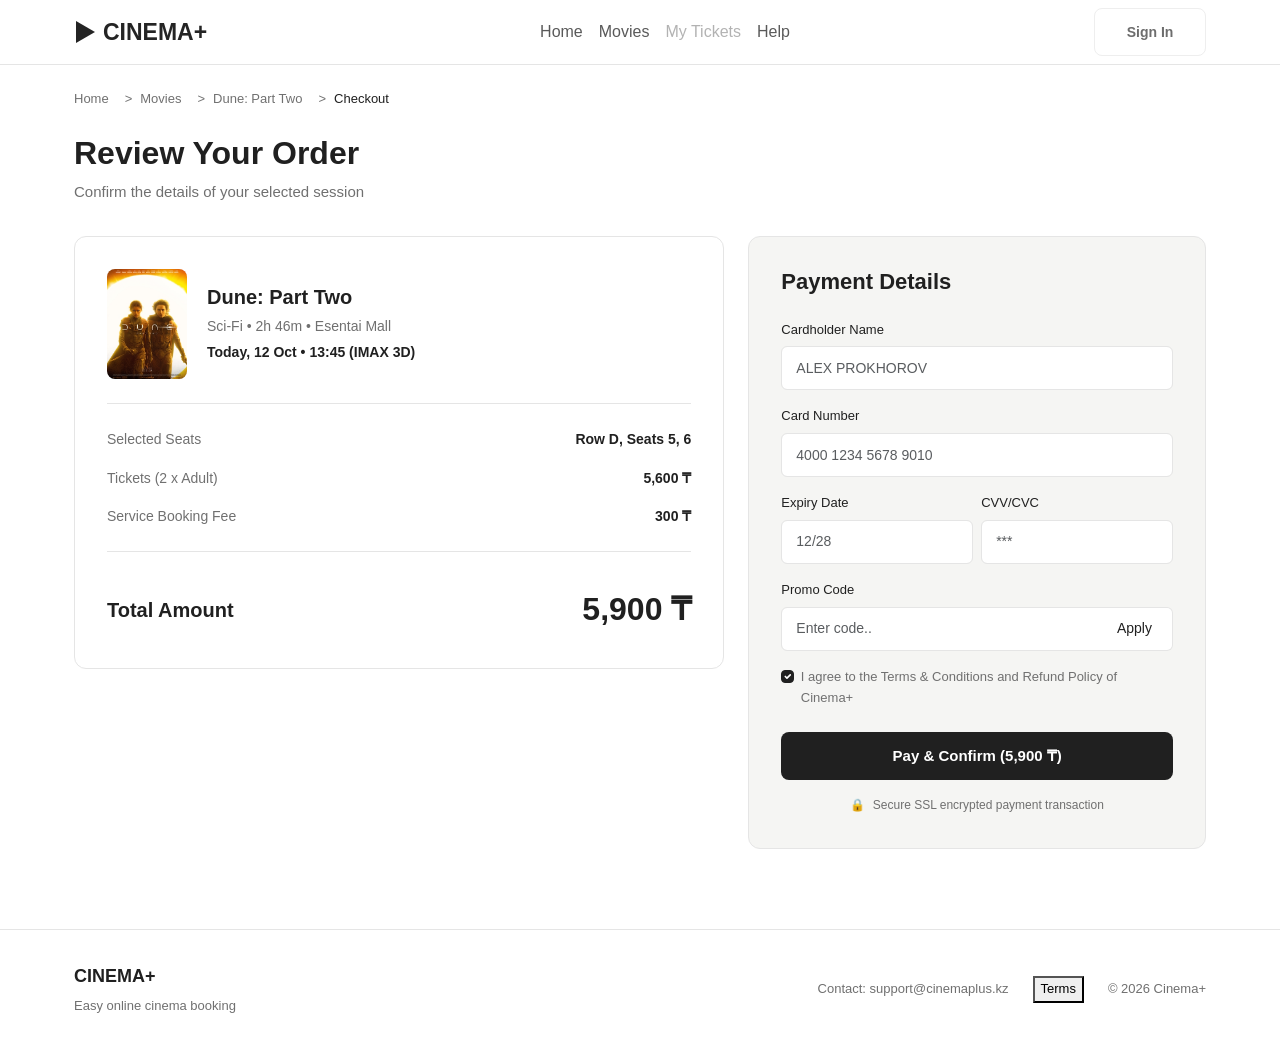
==== cinema-ticketing/checkout.html @ 686f9370 "checkout" ====
<!DOCTYPE html>
<html lang="en">
    <head>
        <meta charset="UTF-8">
        <meta name="viewport" content="width=device-width, initial-scale=1.0">
        <meta name="description" content="Cinema+ — review your order and complete secure payment.">
        <title>Cinema+ | Checkout</title>
        <link rel="icon" type="image/svg+xml" href="../assets/images/favicon.svg">

        <link rel="stylesheet" href="../vendor/bootstrap/bootstrap.min.css">
        <link rel="stylesheet" href="../css/common.css">
        <link rel="stylesheet" href="../css/checkout.css">
    </head>
    <body id="cinema-page">
        <header class="site-header">
            <nav class="navbar navbar-expand-md" aria-label="Main navigation">
                <div class="container site-container">
                    <a class="navbar-brand brand" href="index.html" aria-label="Cinema+ home">
                        <img src="../assets/images/logo.svg" alt="" width="146" height="32">
                    </a>

                    <button class="navbar-toggler" type="button" data-bs-toggle="collapse"
                        data-bs-target="#main-navigation" aria-controls="main-navigation"
                        aria-expanded="false" aria-label="Toggle navigation">
                        <span class="navbar-toggler-icon"></span>
                    </button>

                    <div class="collapse navbar-collapse" id="main-navigation">
                        <ul class="navbar-nav mx-auto">
                            <li class="nav-item">
                                <a class="nav-link" href="index.html">Home</a>
                            </li>
                            <li class="nav-item">
                                <a class="nav-link" href="movies.html">Movies</a>
                            </li>
                            <li class="nav-item">
                                <button class="nav-link unavailable" type="button" disabled title="Coming soon">My Tickets</button>
                            </li>
                            <li class="nav-item">
                                <button class="nav-link" type="button" data-bs-toggle="modal"
                                    data-bs-target="#help-modal">Help</button>
                            </li>
                        </ul>
                        <button class="btn btn-outline-secondary btn-cinema-outline sign-in-button unavailable-button" type="button"
                            disabled title="Coming soon">Sign In</button>
                    </div>
                </div>
            </nav>
        </header>

        <main class="container site-container checkout-main" id="main-content">
            <nav class="breadcrumb-nav" aria-label="Breadcrumb">
                <ol class="breadcrumb">
                    <li class="breadcrumb-item"><a href="index.html">Home</a></li>
                    <li class="breadcrumb-item"><a href="movies.html">Movies</a></li>
                    <li class="breadcrumb-item"><a href="movie-details.html?movie=dune-part-two">Dune: Part Two</a></li>
                    <li class="breadcrumb-item active" aria-current="page">Checkout</li>
                </ol>
            </nav>

            <header class="checkout-header">
                <h1>Review Your Order</h1>
                <p>Confirm the details of your selected session</p>
            </header>

            <div class="row g-4 align-items-start">
                <div class="col-12 col-lg-7">
                    <section class="order-summary-card">
                        <div class="order-movie-header">
                            <img class="order-movie-poster" src="../assets/images/posters/dune-part-two.jpg"
                                alt="Dune: Part Two poster" width="80" height="110">
                            <div class="order-movie-info">
                                <h2>Dune: Part Two</h2>
                                <p class="order-movie-meta">Sci-Fi • 2h 46m • Esentai Mall</p>
                                <p class="order-movie-session">Today, 12 Oct • 13:45 (IMAX 3D)</p>
                            </div>
                        </div>

                        <hr class="order-divider">

                        <div class="order-details-table">
                            <div class="order-row">
                                <span class="order-label">Selected Seats</span>
                                <span class="order-value bold-text">Row D, Seats 5, 6</span>
                            </div>
                            <div class="order-row">
                                <span class="order-label">Tickets (2 x Adult)</span>
                                <span class="order-value bold-text">5,600 ₸</span>
                            </div>
                            <div class="order-row">
                                <span class="order-label">Service Booking Fee</span>
                                <span class="order-value bold-text">300 ₸</span>
                            </div>
                        </div>

                        <hr class="order-divider">

                        <div class="order-total-row">
                            <span class="total-label">Total Amount</span>
                            <span class="total-price">5,900 ₸</span>
                        </div>
                    </section>
                </div>

                <div class="col-12 col-lg-5">
                    <section class="payment-card">
                        <h2>Payment Details</h2>

                        <form class="payment-form" action="#" method="post">
                            <div class="form-group mb-3">
                                <label for="cardholder-name">Cardholder Name</label>
                                <input class="form-control payment-input" id="cardholder-name" name="cardholder"
                                    type="text" placeholder="ALEX PROKHOROV" required>
                            </div>

                            <div class="form-group mb-3">
                                <label for="card-number">Card Number</label>
                                <input class="form-control payment-input" id="card-number" name="cardNumber"
                                    type="text" placeholder="4000 1234 5678 9010" maxlength="19" required>
                            </div>

                            <div class="row g-2 mb-3">
                                <div class="col-6">
                                    <div class="form-group">
                                        <label for="expiry-date">Expiry Date</label>
                                        <input class="form-control payment-input" id="expiry-date" name="expiry"
                                            type="text" placeholder="12/28" maxlength="5" required>
                                    </div>
                                </div>
                                <div class="col-6">
                                    <div class="form-group">
                                        <label for="cvv">CVV/CVC</label>
                                        <input class="form-control payment-input" id="cvv" name="cvv"
                                            type="password" placeholder="***" maxlength="4" required>
                                    </div>
                                </div>
                            </div>

                            <div class="form-group mb-3">
                                <label for="promo-code">Promo Code</label>
                                <div class="input-group promo-group">
                                    <input class="form-control payment-input" id="promo-code" name="promo"
                                        type="text" placeholder="Enter code..">
                                    <button class="btn btn-outline-secondary promo-btn" type="button">Apply</button>
                                </div>
                            </div>

                            <div class="form-check terms-check mb-4">
                                <input class="form-check-input" id="agree-terms" name="agree" type="checkbox" checked required>
                                <label class="form-check-label" for="agree-terms">
                                    I agree to the Terms &amp; Conditions and Refund Policy of Cinema+
                                </label>
                            </div>

                            <button class="btn btn-pay-confirm w-100" type="submit">Pay &amp; Confirm (5,900 ₸)</button>

                            <p class="ssl-notice">
                                <span class="lock-icon" aria-hidden="true">&#128274;</span> Secure SSL encrypted payment transaction
                            </p>
                        </form>
                    </section>
                </div>
            </div>
        </main>

        <footer class="site-footer">
            <div class="container site-container footer-layout">
                <div>
                    <a class="footer-brand" href="index.html">CINEMA+</a>
                    <p class="mb-0">Easy online cinema booking</p>
                </div>
                <ul class="footer-links">
                    <li><a href="mailto:support@cinemaplus.kz">Contact: support@cinemaplus.kz</a></li>
                    <li><button class="footer-link" type="button" data-bs-toggle="modal"
                        data-bs-target="#terms-modal">Terms</button></li>
                    <li><small>© 2026 Cinema+</small></li>
                </ul>
            </div>
        </footer>

        <div class="modal fade" id="help-modal" tabindex="-1" aria-labelledby="help-heading" aria-hidden="true">
            <div class="modal-dialog modal-dialog-centered">
                <div class="modal-content">
                    <div class="modal-header">
                        <h2 class="modal-title fs-5" id="help-heading">Plan your cinema visit</h2>
                        <button class="btn-close" type="button" data-bs-dismiss="modal" aria-label="Close"></button>
                    </div>
                    <div class="modal-body">
                        <ol class="mb-3">
                            <li>Find a movie in your city.</li>
                            <li>Choose a cinema and showtime.</li>
                            <li>Select your seats and review your order.</li>
                        </ol>
                        <p class="mb-0">This student demo currently includes the home page. Booking and account features are not available yet.</p>
                    </div>
                    <div class="modal-footer">
                        <button class="btn btn-primary btn-cinema" type="button" data-bs-dismiss="modal">Got it</button>
                    </div>
                </div>
            </div>
        </div>

        <div class="modal fade" id="terms-modal" tabindex="-1" aria-labelledby="terms-heading" aria-hidden="true">
            <div class="modal-dialog modal-dialog-centered">
                <div class="modal-content">
                    <div class="modal-header">
                        <h2 class="modal-title fs-5" id="terms-heading">About this demo</h2>
                        <button class="btn-close" type="button" data-bs-dismiss="modal" aria-label="Close"></button>
                    </div>
                    <div class="modal-body">
                        <p>Cinema+ is a university midterm project by Kudaibergen Temirlan and Serikov Sunggat.</p>
                        <p class="mb-0">Movies, age labels and contact details are sample content. This website does not sell tickets, accept payments or issue reservations.</p>
                    </div>
                    <div class="modal-footer">
                        <button class="btn btn-primary btn-cinema" type="button" data-bs-dismiss="modal">Close</button>
                    </div>
                </div>
            </div>
        </div>

        <script src="../vendor/bootstrap/bootstrap.bundle.min.js"></script>
    </body>
</html>
---- css/common.css ----
html {
    height: 100%;
}

body {
    display: flex;
    flex-direction: column;
    min-height: 100%;
    margin: 0;
    color: #202020;
    background-color: #ffffff;
    font-family: Arial, Helvetica, sans-serif;
    font-size: 16px;
    line-height: 1.6;
}

main {
    flex: 1;
}

.site-container {
    max-width: 1180px;
    padding-right: 24px;
    padding-left: 24px;
}

h1, h2, h3 {
    font-weight: bold;
    line-height: 1.2;
}

a {
    color: #202020;
}

.site-header {
    border-bottom: 1px solid #e5e5e5;
}

.header-layout {
    display: flex;
    align-items: center;
    justify-content: space-between;
    flex-wrap: wrap;
    gap: 20px;
    min-height: 88px;
    padding-top: 18px;
    padding-bottom: 18px;
}

.brand img {
    display: block;
    max-width: 100%;
}

.nav-links {
    display: flex;
    align-items: center;
    gap: 24px;
    margin: 0;
    padding: 0;
    list-style: none;
}

.nav-links a,
.nav-links .unavailable {
    position: relative;
    display: block;
    padding: 10px 4px;
    color: #707070;
    font-size: 14px;
    text-decoration: none;
}

.nav-links .active {
    color: #202020;
    font-weight: bold;
}

.nav-links .unavailable {
    color: #999999;
}

.nav-underline {
    position: absolute;
    right: 4px;
    bottom: 4px;
    left: 4px;
    height: 2px;
    background-color: #c94228;
}

#cinema-page .btn-cinema,
#cinema-page .btn-cinema-outline {
    min-height: 48px;
    padding: 12px 16px;
    border-radius: 8px;
    font-size: 14px;
    font-weight: bold;
}

#cinema-page .btn-cinema {
    color: #ffffff;
    background-color: #c94228;
    border: 1px solid #c94228;
}

#cinema-page .btn-cinema-outline {
    color: #202020;
    background-color: #ffffff;
    border: 1px solid #e5e5e5;
}

.sign-in-button {
    min-width: 112px;
}

.form-label {
    color: #707070;
    font-size: 13px;
}

.form-control,
.form-select {
    min-height: 48px;
    border: 1px solid #e5e5e5;
    border-radius: 8px;
    color: #202020;
    font-size: 15px;
}

.movie-card {
    display: flex;
    flex-direction: column;
}

.movie-poster {
    display: block;
    width: 100%;
    height: auto;
    border-radius: 12px;
}

.movie-title {
    margin-top: 18px;
    margin-bottom: 8px;
    font-size: 18px;
}

.movie-meta {
    margin-bottom: 18px;
    color: #707070;
    font-size: 13px;
}

.site-footer {
    padding: 32px 0;
    border-top: 1px solid #e5e5e5;
}

.footer-layout {
    display: flex;
    align-items: center;
    justify-content: space-between;
    gap: 24px;
}

.footer-brand {
    font-size: 18px;
    font-weight: bold;
    text-decoration: none;
}

.site-footer p {
    margin-top: 6px;
    color: #707070;
    font-size: 13px;
}

.footer-links {
    display: flex;
    align-items: center;
    flex-wrap: wrap;
    gap: 24px;
    margin: 0;
    padding: 0;
    list-style: none;
    font-size: 13px;
}

.footer-links a {
    color: #707070;
    text-decoration: none;
}

.footer-links small {
    color: #707070;
    font-size: 13px;
}

.site-footer .demo-note {
    margin-top: 20px;
    margin-bottom: 0;
}

@media (max-width: 991px) {
    .nav-links {
        gap: 12px;
    }

    .footer-layout {
        flex-direction: column;
        align-items: flex-start;
        gap: 20px;
    }
}

@media (max-width: 767px) {
    .header-layout {
        min-height: 76px;
        gap: 8px 16px;
    }

    .nav-links {
        order: 1;
        justify-content: space-between;
        width: 100%;
        gap: 8px;
    }
}

@media (max-width: 575px) {
    .site-container {
        padding-right: 20px;
        padding-left: 20px;
    }

    .sign-in-button {
        min-width: 90px;
    }

    .footer-links {
        flex-direction: column;
        align-items: flex-start;
        gap: 6px;
    }
}
---- css/checkout.css ----
.checkout-main {
    padding-top: 24px;
    padding-bottom: 80px;
}

.breadcrumb-nav {
    margin-bottom: 24px;
}

.breadcrumb {
    margin: 0;
    padding: 0;
    list-style: none;
    font-size: 13px;
}

.breadcrumb-item + .breadcrumb-item::before {
    content: ">";
    padding: 0 8px;
    color: #707070;
}

.breadcrumb-item a {
    color: #707070;
    text-decoration: none;
}

.breadcrumb-item.active {
    color: #202020;
    font-weight: 500;
}

.checkout-header {
    margin-bottom: 32px;
}

.checkout-header h1 {
    margin: 0 0 8px;
    font-size: 32px;
    color: #202020;
}

.checkout-header p {
    margin: 0;
    color: #707070;
    font-size: 15px;
}

.order-summary-card {
    padding: 32px;
    border: 1px solid #e5e5e5;
    border-radius: 12px;
    background-color: #ffffff;
}

.order-movie-header {
    display: flex;
    align-items: center;
    gap: 20px;
}

.order-movie-poster {
    display: block;
    width: 80px;
    height: 110px;
    border-radius: 8px;
    object-fit: cover;
    background-color: #f5f5f3;
}

.order-movie-info h2 {
    margin: 0 0 6px;
    font-size: 20px;
    color: #202020;
}

.order-movie-meta {
    margin: 0 0 4px;
    color: #707070;
    font-size: 14px;
}

.order-movie-session {
    margin: 0;
    color: #202020;
    font-size: 14px;
    font-weight: bold;
}

.order-divider {
    margin: 24px 0;
    border: 0;
    border-top: 1px solid #e5e5e5;
    opacity: 1;
}

.order-details-table {
    display: flex;
    flex-direction: column;
    gap: 16px;
}

.order-row {
    display: flex;
    justify-content: space-between;
    align-items: center;
    font-size: 14px;
}

.order-label {
    color: #707070;
}

.order-value {
    color: #202020;
}

.bold-text {
    font-weight: bold;
}

.order-total-row {
    display: flex;
    justify-content: space-between;
    align-items: center;
    padding-top: 8px;
}

.total-label {
    font-size: 20px;
    font-weight: bold;
    color: #202020;
}

.total-price {
    font-size: 32px;
    font-weight: bold;
    color: #202020;
}

.payment-card {
    padding: 32px;
    border: 1px solid #e5e5e5;
    border-radius: 12px;
    background-color: #f5f5f3;
}

.payment-card h2 {
    margin: 0 0 24px;
    font-size: 22px;
    color: #202020;
}

.payment-form label {
    display: block;
    margin-bottom: 6px;
    font-size: 13px;
    font-weight: 500;
    color: #202020;
}

.payment-input {
    min-height: 44px;
    padding: 10px 14px;
    border: 1px solid #e5e5e5;
    border-radius: 6px;
    background-color: #ffffff;
    font-size: 14px;
    color: #202020;
}

.payment-input:focus {
    border-color: #c94228;
    box-shadow: none;
}

.promo-group {
    display: flex;
}

.promo-group .payment-input {
    border-top-right-radius: 0;
    border-bottom-right-radius: 0;
}

.promo-btn {
    padding: 0 20px;
    border: 1px solid #e5e5e5;
    border-left: 0;
    border-top-right-radius: 6px;
    border-bottom-right-radius: 6px;
    background-color: #ffffff;
    color: #202020;
    font-size: 14px;
    font-weight: 500;
}

.promo-btn:hover {
    background-color: #f0f0f0;
    color: #202020;
    border-color: #e5e5e5;
}

.terms-check {
    font-size: 13px;
    color: #707070;
}

.terms-check .form-check-input {
    border-color: #cccccc;
    border-radius: 4px;
}

.terms-check .form-check-input:checked {
    background-color: #202020;
    border-color: #202020;
}

.terms-check label {
    display: inline;
    font-weight: normal;
    color: #707070;
}

.btn-pay-confirm {
    min-height: 48px;
    padding: 12px 20px;
    border: 0;
    border-radius: 8px;
    background-color: #202020;
    color: #ffffff;
    font-size: 15px;
    font-weight: bold;
    transition: background-color 0.2s ease;
}

.btn-pay-confirm:hover {
    background-color: #383838;
    color: #ffffff;
}

.ssl-notice {
    margin: 16px 0 0;
    text-align: center;
    font-size: 12px;
    color: #707070;
}

.lock-icon {
    font-size: 12px;
    margin-right: 4px;
}

@media (max-width: 991px) {
    .order-summary-card,
    .payment-card {
        padding: 24px;
    }

    .checkout-header h1 {
        font-size: 28px;
    }

    .total-price {
        font-size: 26px;
    }
}

@media (max-width: 575px) {
    .checkout-main {
        padding-top: 16px;
        padding-bottom: 48px;
    }

    .checkout-header h1 {
        font-size: 24px;
    }

    .order-movie-header {
        gap: 14px;
    }

    .order-movie-poster {
        width: 65px;
        height: 90px;
    }

    .order-movie-info h2 {
        font-size: 17px;
    }

    .total-label {
        font-size: 17px;
    }

    .total-price {
        font-size: 22px;
    }
}
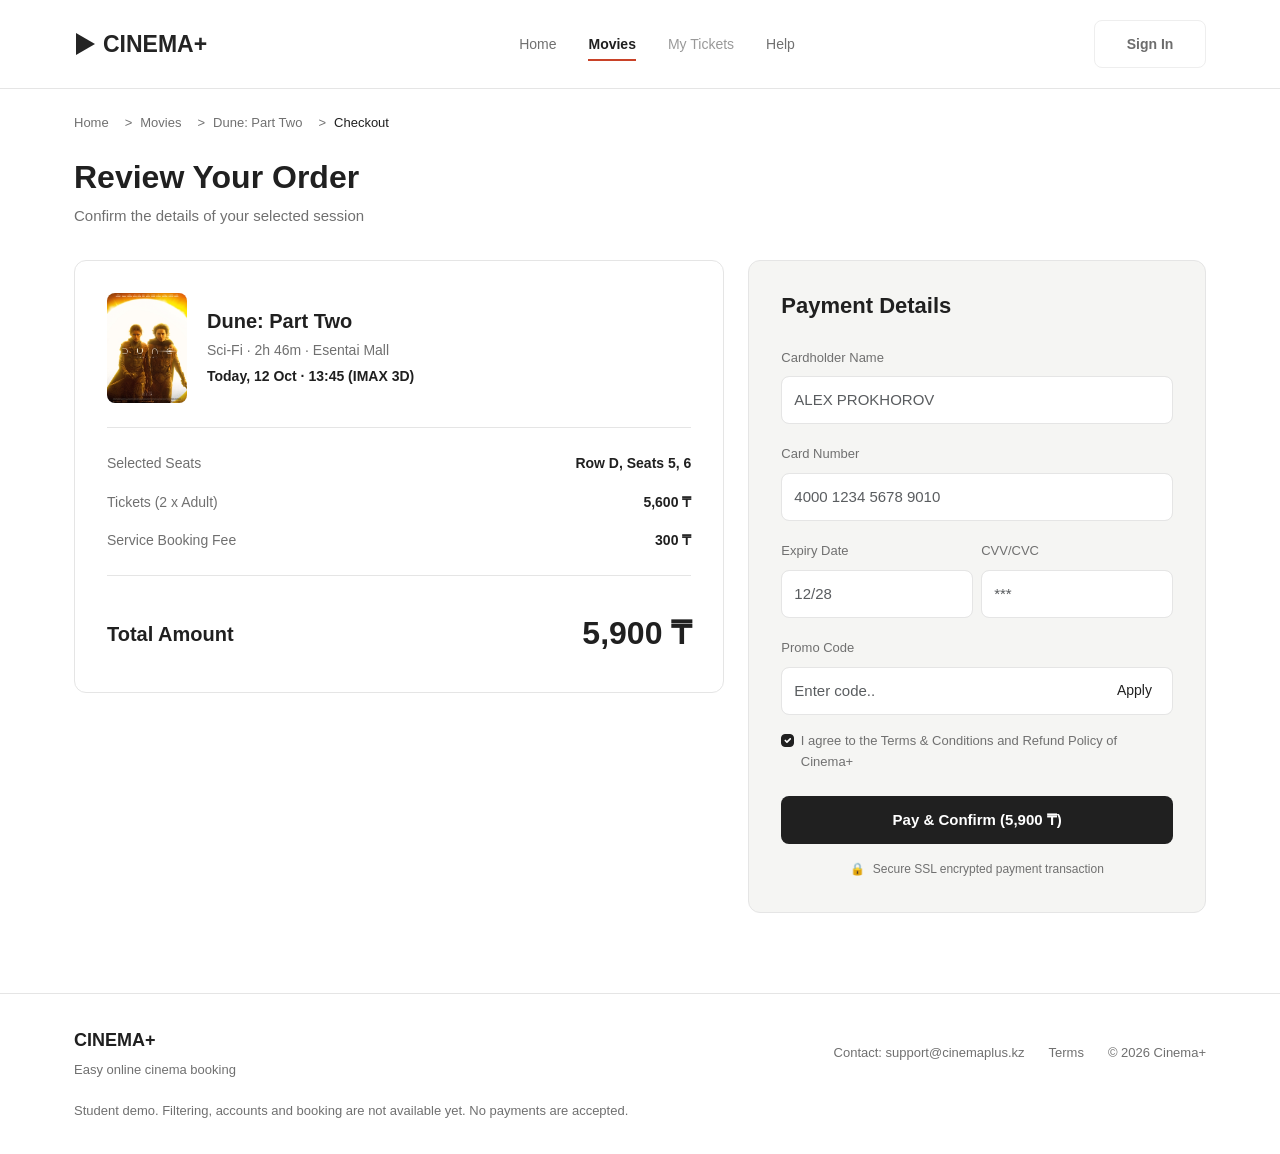
==== commit 6d5ea3db: "checkout fixed" ====
--- a/cinema-ticketing/checkout.html
+++ b/cinema-ticketing/checkout.html
@@ -3,52 +3,29 @@
     <head>
         <meta charset="UTF-8">
         <meta name="viewport" content="width=device-width, initial-scale=1.0">
-        <meta name="description" content="Cinema+ — review your order and complete secure payment.">
         <title>Cinema+ | Checkout</title>
-        <link rel="icon" type="image/svg+xml" href="../assets/images/favicon.svg">
-
+        <link rel="icon" href="../assets/images/favicon.svg">
         <link rel="stylesheet" href="../vendor/bootstrap/bootstrap.min.css">
         <link rel="stylesheet" href="../css/common.css">
         <link rel="stylesheet" href="../css/checkout.css">
     </head>
     <body id="cinema-page">
         <header class="site-header">
-            <nav class="navbar navbar-expand-md" aria-label="Main navigation">
-                <div class="container site-container">
-                    <a class="navbar-brand brand" href="index.html" aria-label="Cinema+ home">
-                        <img src="../assets/images/logo.svg" alt="" width="146" height="32">
-                    </a>
-
-                    <button class="navbar-toggler" type="button" data-bs-toggle="collapse"
-                        data-bs-target="#main-navigation" aria-controls="main-navigation"
-                        aria-expanded="false" aria-label="Toggle navigation">
-                        <span class="navbar-toggler-icon"></span>
-                    </button>
-
-                    <div class="collapse navbar-collapse" id="main-navigation">
-                        <ul class="navbar-nav mx-auto">
-                            <li class="nav-item">
-                                <a class="nav-link" href="index.html">Home</a>
-                            </li>
-                            <li class="nav-item">
-                                <a class="nav-link" href="movies.html">Movies</a>
-                            </li>
-                            <li class="nav-item">
-                                <button class="nav-link unavailable" type="button" disabled title="Coming soon">My Tickets</button>
-                            </li>
-                            <li class="nav-item">
-                                <button class="nav-link" type="button" data-bs-toggle="modal"
-                                    data-bs-target="#help-modal">Help</button>
-                            </li>
-                        </ul>
-                        <button class="btn btn-outline-secondary btn-cinema-outline sign-in-button unavailable-button" type="button"
-                            disabled title="Coming soon">Sign In</button>
-                    </div>
-                </div>
+            <nav class="container site-container header-layout">
+                <a class="brand" href="index.html">
+                    <img src="../assets/images/logo.svg" alt="Cinema+" width="146" height="32">
+                </a>
+                <ul class="nav-links">
+                    <li><a href="index.html">Home</a></li>
+                    <li><a class="active" href="movies.html">Movies<span class="nav-underline"></span></a></li>
+                    <li><span class="unavailable">My Tickets</span></li>
+                    <li><a href="#site-info">Help</a></li>
+                </ul>
+                <button class="btn btn-cinema-outline sign-in-button" type="button" disabled>Sign In</button>
             </nav>
         </header>
 
-        <main class="container site-container checkout-main" id="main-content">
+        <main class="container site-container checkout-main">
             <nav class="breadcrumb-nav" aria-label="Breadcrumb">
                 <ol class="breadcrumb">
                     <li class="breadcrumb-item"><a href="index.html">Home</a></li>
@@ -71,8 +48,8 @@
                                 alt="Dune: Part Two poster" width="80" height="110">
                             <div class="order-movie-info">
                                 <h2>Dune: Part Two</h2>
-                                <p class="order-movie-meta">Sci-Fi • 2h 46m • Esentai Mall</p>
-                                <p class="order-movie-session">Today, 12 Oct • 13:45 (IMAX 3D)</p>
+                                <p class="order-movie-meta">Sci-Fi · 2h 46m · Esentai Mall</p>
+                                <p class="order-movie-session">Today, 12 Oct · 13:45 (IMAX 3D)</p>
                             </div>
                         </div>
 
@@ -107,37 +84,33 @@
                         <h2>Payment Details</h2>
 
                         <form class="payment-form" action="#" method="post">
-                            <div class="form-group mb-3">
-                                <label for="cardholder-name">Cardholder Name</label>
+                            <div class="mb-3">
+                                <label class="form-label" for="cardholder-name">Cardholder Name</label>
                                 <input class="form-control payment-input" id="cardholder-name" name="cardholder"
                                     type="text" placeholder="ALEX PROKHOROV" required>
                             </div>
 
-                            <div class="form-group mb-3">
-                                <label for="card-number">Card Number</label>
+                            <div class="mb-3">
+                                <label class="form-label" for="card-number">Card Number</label>
                                 <input class="form-control payment-input" id="card-number" name="cardNumber"
                                     type="text" placeholder="4000 1234 5678 9010" maxlength="19" required>
                             </div>
 
                             <div class="row g-2 mb-3">
                                 <div class="col-6">
-                                    <div class="form-group">
-                                        <label for="expiry-date">Expiry Date</label>
-                                        <input class="form-control payment-input" id="expiry-date" name="expiry"
-                                            type="text" placeholder="12/28" maxlength="5" required>
-                                    </div>
+                                    <label class="form-label" for="expiry-date">Expiry Date</label>
+                                    <input class="form-control payment-input" id="expiry-date" name="expiry"
+                                        type="text" placeholder="12/28" maxlength="5" required>
                                 </div>
                                 <div class="col-6">
-                                    <div class="form-group">
-                                        <label for="cvv">CVV/CVC</label>
-                                        <input class="form-control payment-input" id="cvv" name="cvv"
-                                            type="password" placeholder="***" maxlength="4" required>
-                                    </div>
+                                    <label class="form-label" for="cvv">CVV/CVC</label>
+                                    <input class="form-control payment-input" id="cvv" name="cvv"
+                                        type="password" placeholder="***" maxlength="4" required>
                                 </div>
                             </div>
 
-                            <div class="form-group mb-3">
-                                <label for="promo-code">Promo Code</label>
+                            <div class="mb-3">
+                                <label class="form-label" for="promo-code">Promo Code</label>
                                 <div class="input-group promo-group">
                                     <input class="form-control payment-input" id="promo-code" name="promo"
                                         type="text" placeholder="Enter code..">
@@ -163,7 +136,7 @@
             </div>
         </main>
 
-        <footer class="site-footer">
+        <footer class="site-footer" id="site-info">
             <div class="container site-container footer-layout">
                 <div>
                     <a class="footer-brand" href="index.html">CINEMA+</a>
@@ -171,53 +144,11 @@
                 </div>
                 <ul class="footer-links">
                     <li><a href="mailto:support@cinemaplus.kz">Contact: support@cinemaplus.kz</a></li>
-                    <li><button class="footer-link" type="button" data-bs-toggle="modal"
-                        data-bs-target="#terms-modal">Terms</button></li>
+                    <li><a href="#site-info">Terms</a></li>
                     <li><small>© 2026 Cinema+</small></li>
                 </ul>
             </div>
+            <p class="container site-container demo-note">Student demo. Filtering, accounts and booking are not available yet. No payments are accepted.</p>
         </footer>
-
-        <div class="modal fade" id="help-modal" tabindex="-1" aria-labelledby="help-heading" aria-hidden="true">
-            <div class="modal-dialog modal-dialog-centered">
-                <div class="modal-content">
-                    <div class="modal-header">
-                        <h2 class="modal-title fs-5" id="help-heading">Plan your cinema visit</h2>
-                        <button class="btn-close" type="button" data-bs-dismiss="modal" aria-label="Close"></button>
-                    </div>
-                    <div class="modal-body">
-                        <ol class="mb-3">
-                            <li>Find a movie in your city.</li>
-                            <li>Choose a cinema and showtime.</li>
-                            <li>Select your seats and review your order.</li>
-                        </ol>
-                        <p class="mb-0">This student demo currently includes the home page. Booking and account features are not available yet.</p>
-                    </div>
-                    <div class="modal-footer">
-                        <button class="btn btn-primary btn-cinema" type="button" data-bs-dismiss="modal">Got it</button>
-                    </div>
-                </div>
-            </div>
-        </div>
-
-        <div class="modal fade" id="terms-modal" tabindex="-1" aria-labelledby="terms-heading" aria-hidden="true">
-            <div class="modal-dialog modal-dialog-centered">
-                <div class="modal-content">
-                    <div class="modal-header">
-                        <h2 class="modal-title fs-5" id="terms-heading">About this demo</h2>
-                        <button class="btn-close" type="button" data-bs-dismiss="modal" aria-label="Close"></button>
-                    </div>
-                    <div class="modal-body">
-                        <p>Cinema+ is a university midterm project by Kudaibergen Temirlan and Serikov Sunggat.</p>
-                        <p class="mb-0">Movies, age labels and contact details are sample content. This website does not sell tickets, accept payments or issue reservations.</p>
-                    </div>
-                    <div class="modal-footer">
-                        <button class="btn btn-primary btn-cinema" type="button" data-bs-dismiss="modal">Close</button>
-                    </div>
-                </div>
-            </div>
-        </div>
-
-        <script src="../vendor/bootstrap/bootstrap.bundle.min.js"></script>
     </body>
 </html>
--- a/css/checkout.css
+++ b/css/checkout.css
@@ -151,22 +151,8 @@
     color: #202020;
 }
 
-.payment-form label {
-    display: block;
-    margin-bottom: 6px;
-    font-size: 13px;
-    font-weight: 500;
-    color: #202020;
-}
-
 .payment-input {
-    min-height: 44px;
-    padding: 10px 14px;
-    border: 1px solid #e5e5e5;
-    border-radius: 6px;
     background-color: #ffffff;
-    font-size: 14px;
-    color: #202020;
 }
 
 .payment-input:focus {
@@ -184,11 +170,12 @@
 }
 
 .promo-btn {
+    min-height: 48px;
     padding: 0 20px;
     border: 1px solid #e5e5e5;
     border-left: 0;
-    border-top-right-radius: 6px;
-    border-bottom-right-radius: 6px;
+    border-top-right-radius: 8px;
+    border-bottom-right-radius: 8px;
     background-color: #ffffff;
     color: #202020;
     font-size: 14px;
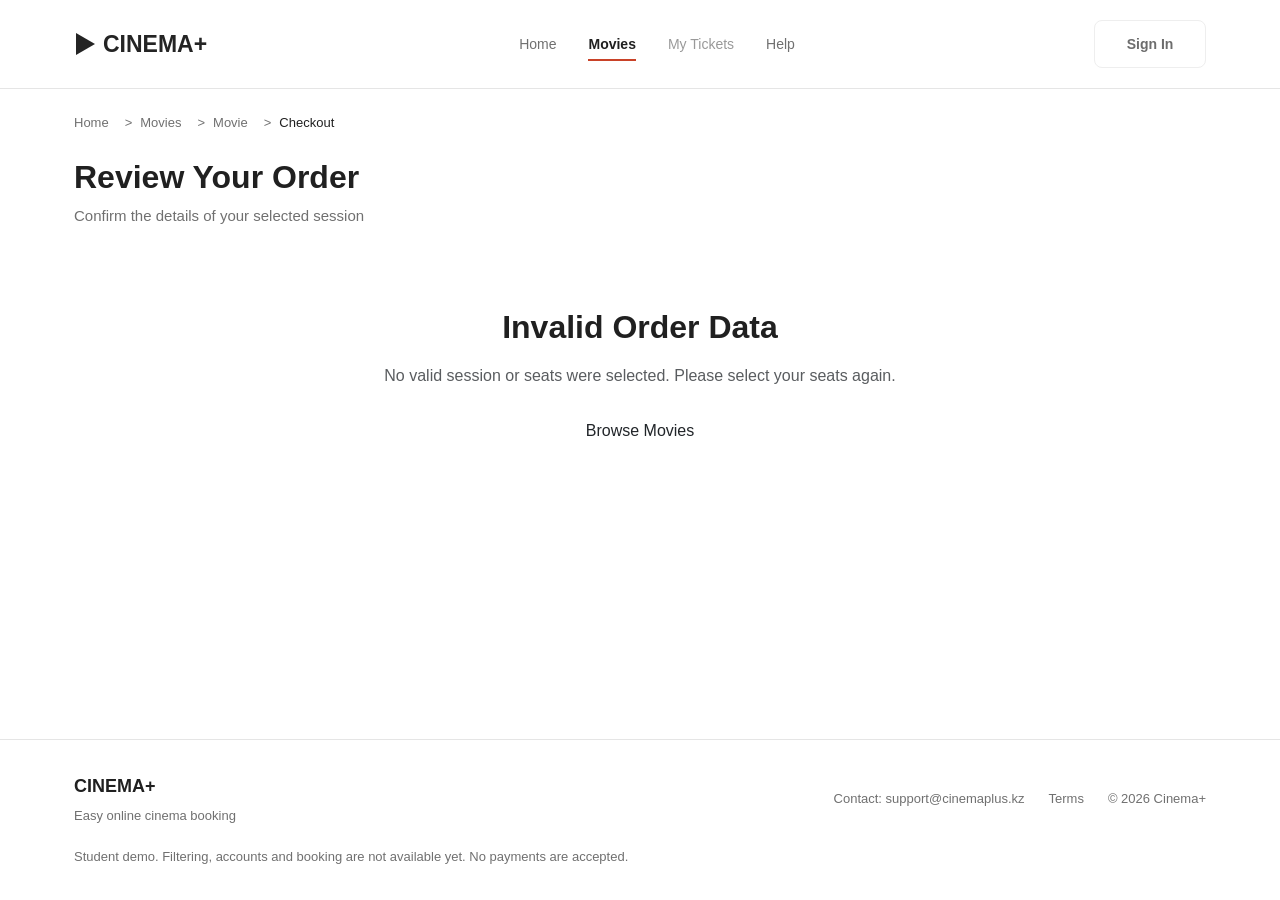
==== commit 0a4600c0: "implement seat selection logic, sessions data, and checkout booking" ====
--- a/cinema-ticketing/checkout.html
+++ b/cinema-ticketing/checkout.html
@@ -30,7 +30,7 @@
                 <ol class="breadcrumb">
                     <li class="breadcrumb-item"><a href="index.html">Home</a></li>
                     <li class="breadcrumb-item"><a href="movies.html">Movies</a></li>
-                    <li class="breadcrumb-item"><a href="movie-details.html?movie=dune-part-two">Dune: Part Two</a></li>
+                    <li class="breadcrumb-item"><a href="movies.html" id="breadcrumb-movie-link">Movie</a></li>
                     <li class="breadcrumb-item active" aria-current="page">Checkout</li>
                 </ol>
             </nav>
@@ -40,98 +40,99 @@
                 <p>Confirm the details of your selected session</p>
             </header>
 
-            <div class="row g-4 align-items-start">
-                <div class="col-12 col-lg-7">
-                    <section class="order-summary-card">
-                        <div class="order-movie-header">
-                            <img class="order-movie-poster" src="../assets/images/posters/dune-part-two.jpg"
-                                alt="Dune: Part Two poster" width="80" height="110">
-                            <div class="order-movie-info">
-                                <h2>Dune: Part Two</h2>
-                                <p class="order-movie-meta">Sci-Fi · 2h 46m · Esentai Mall</p>
-                                <p class="order-movie-session">Today, 12 Oct · 13:45 (IMAX 3D)</p>
-                            </div>
-                        </div>
-
-                        <hr class="order-divider">
-
-                        <div class="order-details-table">
-                            <div class="order-row">
-                                <span class="order-label">Selected Seats</span>
-                                <span class="order-value bold-text">Row D, Seats 5, 6</span>
-                            </div>
-                            <div class="order-row">
-                                <span class="order-label">Tickets (2 x Adult)</span>
-                                <span class="order-value bold-text">5,600 ₸</span>
-                            </div>
-                            <div class="order-row">
-                                <span class="order-label">Service Booking Fee</span>
-                                <span class="order-value bold-text">300 ₸</span>
-                            </div>
-                        </div>
-
-                        <hr class="order-divider">
-
-                        <div class="order-total-row">
-                            <span class="total-label">Total Amount</span>
-                            <span class="total-price">5,900 ₸</span>
-                        </div>
-                    </section>
-                </div>
-
-                <div class="col-12 col-lg-5">
-                    <section class="payment-card">
-                        <h2>Payment Details</h2>
-
-                        <form class="payment-form" action="#" method="post">
-                            <div class="mb-3">
-                                <label class="form-label" for="cardholder-name">Cardholder Name</label>
-                                <input class="form-control payment-input" id="cardholder-name" name="cardholder"
-                                    type="text" placeholder="ALEX PROKHOROV" required>
-                            </div>
-
-                            <div class="mb-3">
-                                <label class="form-label" for="card-number">Card Number</label>
-                                <input class="form-control payment-input" id="card-number" name="cardNumber"
-                                    type="text" placeholder="4000 1234 5678 9010" maxlength="19" required>
-                            </div>
-
-                            <div class="row g-2 mb-3">
-                                <div class="col-6">
-                                    <label class="form-label" for="expiry-date">Expiry Date</label>
-                                    <input class="form-control payment-input" id="expiry-date" name="expiry"
-                                        type="text" placeholder="12/28" maxlength="5" required>
-                                </div>
-                                <div class="col-6">
-                                    <label class="form-label" for="cvv">CVV/CVC</label>
-                                    <input class="form-control payment-input" id="cvv" name="cvv"
-                                        type="password" placeholder="***" maxlength="4" required>
+            <div id="checkout-content-wrapper">
+                <div class="row g-4 align-items-start">
+                    <div class="col-12 col-lg-7">
+                        <section class="order-summary-card">
+                            <div class="order-movie-header">
+                                <img class="order-movie-poster" id="checkout-poster" src="" alt="Movie poster" width="80" height="110">
+                                <div class="order-movie-info">
+                                    <h2 id="checkout-title">-</h2>
+                                    <p class="order-movie-meta" id="checkout-meta">-</p>
+                                    <p class="order-movie-session" id="checkout-session">-</p>
                                 </div>
                             </div>
 
-                            <div class="mb-3">
-                                <label class="form-label" for="promo-code">Promo Code</label>
-                                <div class="input-group promo-group">
-                                    <input class="form-control payment-input" id="promo-code" name="promo"
-                                        type="text" placeholder="Enter code..">
-                                    <button class="btn btn-outline-secondary promo-btn" type="button">Apply</button>
+                            <hr class="order-divider">
+
+                            <div class="order-details-table">
+                                <div class="order-row">
+                                    <span class="order-label">Selected Seats</span>
+                                    <span class="order-value bold-text" id="checkout-seats-text">-</span>
+                                </div>
+                                <div class="order-row">
+                                    <span class="order-label" id="checkout-tickets-label">Tickets</span>
+                                    <span class="order-value bold-text" id="checkout-subtotal">-</span>
                                 </div>
                             </div>
 
-                            <div class="form-check terms-check mb-4">
-                                <input class="form-check-input" id="agree-terms" name="agree" type="checkbox" checked required>
-                                <label class="form-check-label" for="agree-terms">
-                                    I agree to the Terms &amp; Conditions and Refund Policy of Cinema+
-                                </label>
+                            <div class="mt-3">
+                                <button type="button" class="btn btn-sm btn-outline-secondary" id="toggle-order-details">
+                                    Show extra details
+                                </button>
+                                <div id="extra-order-details" style="display: none;" class="mt-3 p-3 bg-light rounded border small">
+                                    <p class="mb-1"><strong>Ticket Type:</strong> Standard Admission (2,800 ₸ each)</p>
+                                    <p class="mb-1"><strong>Cinema Hall:</strong> Main Auditorium</p>
+                                    <p class="mb-0"><strong>Notice:</strong> Please arrive 15 minutes before the showtime.</p>
+                                </div>
                             </div>
 
-                            <button class="btn btn-pay-confirm w-100" type="submit">Pay &amp; Confirm (5,900 ₸)</button>
+                            <hr class="order-divider">
 
-                            <p class="ssl-notice">
-                                <span class="lock-icon" aria-hidden="true">&#128274;</span> Secure SSL encrypted payment transaction
-                            </p>
-                        </form>
-                    </section>
+                            <div class="order-total-row">
+                                <span class="total-label">Total Amount</span>
+                                <span class="total-price" id="checkout-total-price">0 ₸</span>
+                            </div>
+                        </section>
+                    </div>
+
+                    <div class="col-12 col-lg-5">
+                        <section class="payment-card">
+                            <h2>Customer Details</h2>
+
+                            <form class="payment-form" id="booking-form" novalidate>
+                                <div class="mb-3">
+                                    <label class="form-label" for="full-name">Full Name</label>
+                                    <input class="form-control payment-input" id="full-name" name="fullName" type="text" placeholder="Temirlan Kudaibergen">
+                                    <div class="text-danger small mt-1" id="name-error"></div>
+                                </div>
+
+                                <div class="mb-3">
+                                    <label class="form-label" for="email">Email Address</label>
+                                    <input class="form-control payment-input" id="email" name="email" type="email" placeholder="example@mail.com">
+                                    <div class="text-danger small mt-1" id="email-error"></div>
+                                </div>
+
+                                <div class="mb-3">
+                                    <label class="form-label" for="phone">Phone Number</label>
+                                    <input class="form-control payment-input" id="phone" name="phone" type="tel" placeholder="+7 777 123 4567">
+                                    <div class="text-danger small mt-1" id="phone-error"></div>
+                                </div>
+
+                                <div class="form-check terms-check mb-4">
+                                    <input class="form-check-input" id="agree-terms" name="agree" type="checkbox">
+                                    <label class="form-check-label" for="agree-terms">
+                                        I agree to the Terms &amp; Conditions and Refund Policy of Cinema+
+                                    </label>
+                                    <div class="text-danger small mt-1" id="terms-error"></div>
+                                </div>
+
+                                <button class="btn btn-pay-confirm w-100" id="btn-submit-booking" type="submit">Confirm Booking</button>
+
+                                <p class="ssl-notice">
+                                    Student demo mode. No actual payment or card required.
+                                </p>
+                            </form>
+
+                            <div id="booking-success-card" style="display: none;" class="text-center p-3">
+                                <div class="alert alert-success mb-3">
+                                    <h4 class="alert-heading">Booking Confirmed!</h4>
+                                    <p class="mb-1" id="success-message-text"></p>
+                                </div>
+                                <a href="movies.html" class="btn btn-proceed w-100">Return to Catalogue</a>
+                            </div>
+                        </section>
+                    </div>
                 </div>
             </div>
         </main>
@@ -150,5 +151,11 @@
             </div>
             <p class="container site-container demo-note">Student demo. Filtering, accounts and booking are not available yet. No payments are accepted.</p>
         </footer>
+
+        <script src="../vendor/bootstrap/bootstrap.bundle.min.js"></script>
+        <script src="https://code.jquery.com/jquery-3.7.1.min.js"></script>
+        <script src="../js/movies-data.js"></script>
+        <script src="../js/sessions-data.js"></script>
+        <script src="../js/checkout.js"></script>
     </body>
 </html>
--- a/css/checkout.css
+++ b/css/checkout.css
@@ -214,7 +214,7 @@
     padding: 12px 20px;
     border: 0;
     border-radius: 8px;
-    background-color: #202020;
+    background-color: #c94228;
     color: #ffffff;
     font-size: 15px;
     font-weight: bold;
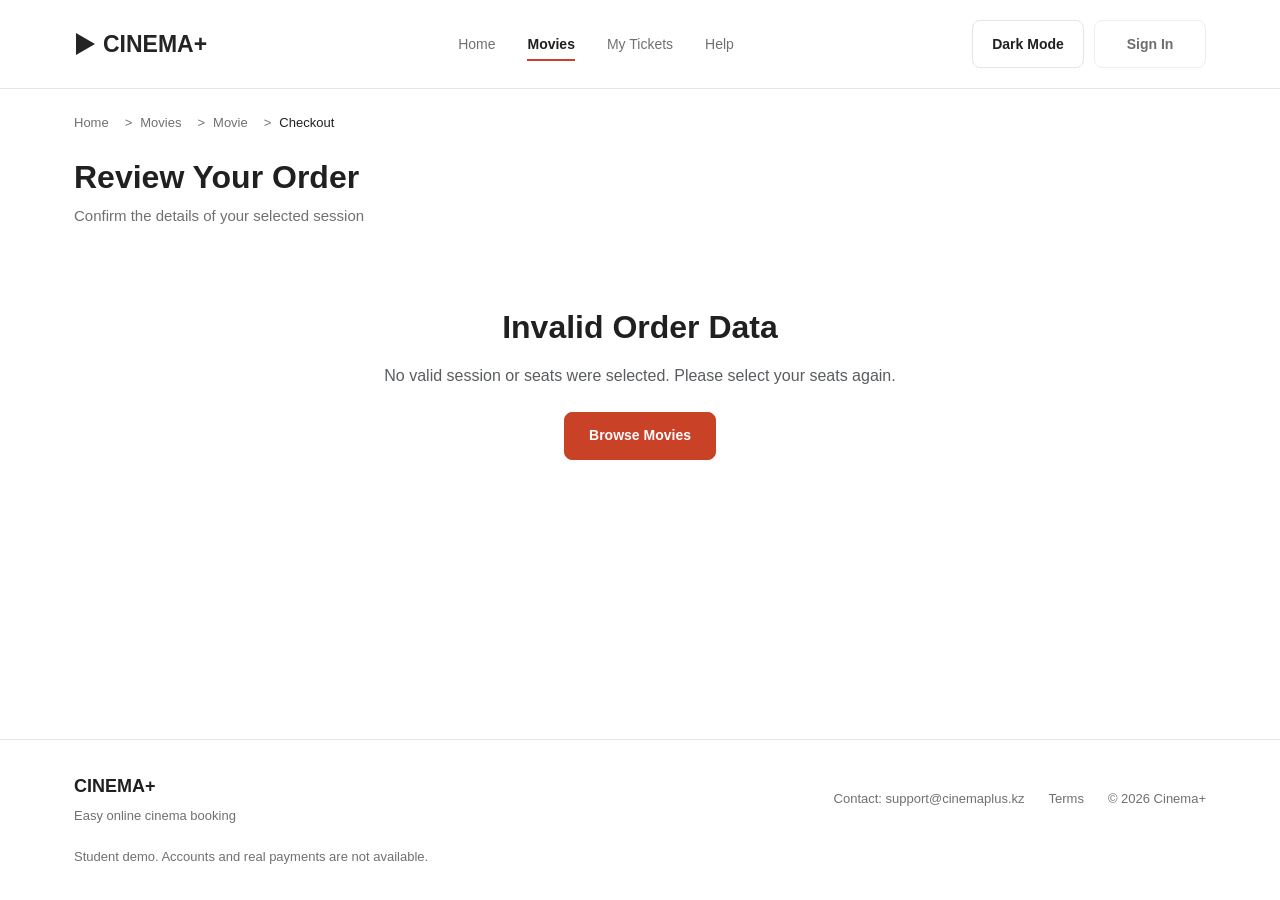
==== commit c6d989e1: "booking oop class, my ticketing page, dark/light theme switcher" ====
--- a/cinema-ticketing/checkout.html
+++ b/cinema-ticketing/checkout.html
@@ -18,10 +18,13 @@
                 <ul class="nav-links">
                     <li><a href="index.html">Home</a></li>
                     <li><a class="active" href="movies.html">Movies<span class="nav-underline"></span></a></li>
-                    <li><span class="unavailable">My Tickets</span></li>
+                    <li><a href="my-tickets.html">My Tickets</a></li>
                     <li><a href="#site-info">Help</a></li>
                 </ul>
-                <button class="btn btn-cinema-outline sign-in-button" type="button" disabled>Sign In</button>
+                <div class="header-actions">
+                    <button class="btn btn-cinema-outline theme-toggle-btn" id="theme-toggle" type="button">Dark Mode</button>
+                    <button class="btn btn-cinema-outline sign-in-button" type="button" disabled>Sign In</button>
+                </div>
             </nav>
         </header>
 
@@ -124,12 +127,13 @@
                                 </p>
                             </form>
 
-                            <div id="booking-success-card" style="display: none;" class="text-center p-3">
+                            <div id="booking-success-card" style="display: none;" class="text-center p-2">
                                 <div class="alert alert-success mb-3">
                                     <h4 class="alert-heading">Booking Confirmed!</h4>
-                                    <p class="mb-1" id="success-message-text"></p>
+                                    <p class="mb-0" id="success-message-text"></p>
                                 </div>
-                                <a href="movies.html" class="btn btn-proceed w-100">Return to Catalogue</a>
+                                <a href="my-tickets.html" class="btn btn-cinema w-100 mb-2">View My Tickets</a>
+                                <a href="movies.html" class="btn btn-cinema-outline w-100">Return to Catalogue</a>
                             </div>
                         </section>
                     </div>
@@ -149,13 +153,15 @@
                     <li><small>© 2026 Cinema+</small></li>
                 </ul>
             </div>
-            <p class="container site-container demo-note">Student demo. Filtering, accounts and booking are not available yet. No payments are accepted.</p>
+            <p class="container site-container demo-note">Student demo. Accounts and real payments are not available.</p>
         </footer>
 
         <script src="../vendor/bootstrap/bootstrap.bundle.min.js"></script>
+        <script src="../js/theme.js"></script>
         <script src="https://code.jquery.com/jquery-3.7.1.min.js"></script>
         <script src="../js/movies-data.js"></script>
         <script src="../js/sessions-data.js"></script>
+        <script src="../js/booking.js"></script>
         <script src="../js/checkout.js"></script>
     </body>
 </html>
--- a/css/common.css
+++ b/css/common.css
@@ -245,3 +245,182 @@
         gap: 6px;
     }
 }
+
+.header-actions {
+    display: flex;
+    align-items: center;
+    gap: 10px;
+}
+
+.theme-toggle-btn {
+    min-width: 112px;
+}
+
+body.dark-theme {
+    color: #f1f1f1;
+    background-color: #141414;
+}
+
+body.dark-theme a {
+    color: #f1f1f1;
+}
+
+body.dark-theme .brand img {
+    filter: brightness(0) invert(1);
+}
+
+body.dark-theme .site-header,
+body.dark-theme .site-footer {
+    background-color: #141414;
+    border-color: #2e2e2e;
+}
+
+body.dark-theme .nav-links a {
+    color: #a8a8a8;
+}
+
+body.dark-theme .nav-links .active {
+    color: #ffffff;
+}
+
+body.dark-theme .movie-meta,
+body.dark-theme .form-label,
+body.dark-theme .site-footer p,
+body.dark-theme .footer-links a,
+body.dark-theme .footer-links small,
+body.dark-theme .search-hero p,
+body.dark-theme .benefit-card p,
+body.dark-theme .faq-answer,
+body.dark-theme .catalog-intro p,
+body.dark-theme .catalog-pagination,
+body.dark-theme .detail-breadcrumb,
+body.dark-theme .detail-breadcrumb a,
+body.dark-theme .synopsis,
+body.dark-theme .movie-facts td,
+body.dark-theme .schedule-note,
+body.dark-theme .showtime small,
+body.dark-theme .booking-summary p,
+body.dark-theme .breadcrumb-item a,
+body.dark-theme .info-label,
+body.dark-theme .screen-text,
+body.dark-theme .legend-item,
+body.dark-theme .seat-cost,
+body.dark-theme .checkout-header p,
+body.dark-theme .order-movie-meta,
+body.dark-theme .order-label,
+body.dark-theme .terms-check,
+body.dark-theme .terms-check label,
+body.dark-theme .ssl-notice,
+body.dark-theme .text-muted {
+    color: #a8a8a8 !important;
+}
+
+body.dark-theme .breadcrumb-item.active,
+body.dark-theme .info-value,
+body.dark-theme .seat-name,
+body.dark-theme .total-sum,
+body.dark-theme .checkout-header h1,
+body.dark-theme .order-movie-info h2,
+body.dark-theme .order-movie-session,
+body.dark-theme .order-value,
+body.dark-theme .total-label,
+body.dark-theme .total-price,
+body.dark-theme .payment-card h2,
+body.dark-theme .selected-seats-card h2 {
+    color: #f1f1f1;
+}
+
+body.dark-theme .search-hero,
+body.dark-theme .catalog-filters,
+body.dark-theme .faq-question,
+body.dark-theme .showtime,
+body.dark-theme .booking-summary,
+body.dark-theme .session-info-bar,
+body.dark-theme .selected-seats-card,
+body.dark-theme .payment-card,
+body.dark-theme .bg-light {
+    background-color: #1f1f1f !important;
+    border-color: #333333 !important;
+    color: #f1f1f1 !important;
+}
+
+body.dark-theme .faq-question:hover {
+    background-color: #2a2a2a;
+}
+
+body.dark-theme .benefit-card,
+body.dark-theme .cinema-group,
+body.dark-theme .faq-item,
+body.dark-theme .hall-layout-card,
+body.dark-theme .selected-seat-item,
+body.dark-theme .order-summary-card,
+body.dark-theme .ticket-card {
+    background-color: #1a1a1a;
+    border-color: #333333;
+    color: #f1f1f1;
+}
+
+body.dark-theme .order-divider,
+body.dark-theme .summary-divider {
+    border-top-color: #333333;
+}
+
+body.dark-theme .form-control,
+body.dark-theme .form-select,
+body.dark-theme .payment-input {
+    background-color: #242424;
+    border-color: #3a3a3a;
+    color: #f1f1f1;
+}
+
+body.dark-theme .form-control::placeholder {
+    color: #888888;
+}
+
+#cinema-page.dark-theme .btn-cinema-outline {
+    color: #f1f1f1;
+    background-color: #242424;
+    border-color: #3a3a3a;
+}
+
+#cinema-page.dark-theme .btn-cinema-outline:hover {
+    color: #ffffff;
+    background-color: #333333;
+}
+
+body.dark-theme .seat {
+    background-color: #242424;
+    border-color: #444444;
+    color: #f1f1f1;
+}
+
+body.dark-theme .seat:hover:not(:disabled) {
+    border-color: #f1f1f1;
+}
+
+body.dark-theme .seat.occupied {
+    background-color: #3a3a3a;
+    border-color: #3a3a3a;
+    color: #777777;
+}
+
+body.dark-theme .seat.selected {
+    background-color: #c94228;
+    border-color: #ffffff;
+    color: #ffffff;
+}
+
+body.dark-theme .badge-available {
+    background-color: #242424;
+    border-color: #444444;
+}
+
+body.dark-theme .badge-occupied {
+    background-color: #3a3a3a;
+}
+
+@media (max-width: 575px) {
+    .theme-toggle-btn {
+        min-width: 90px;
+    }
+}
